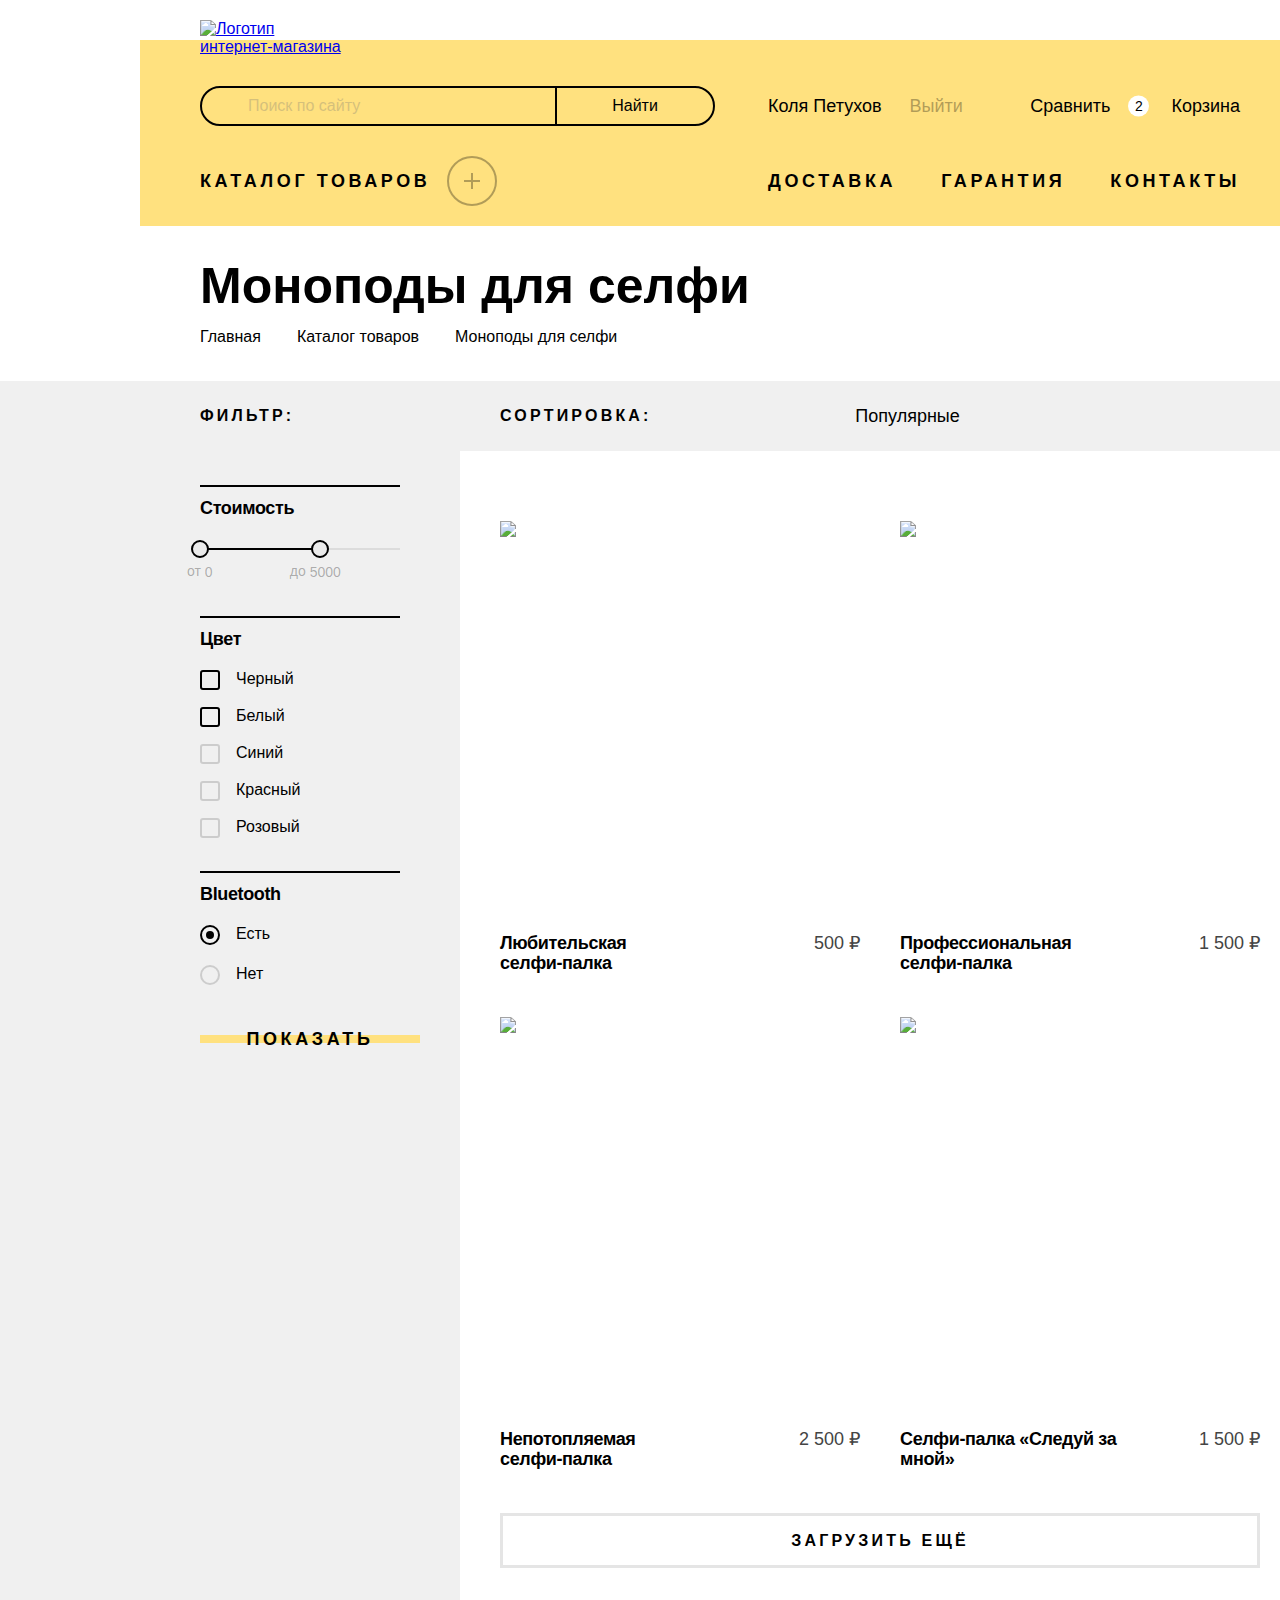
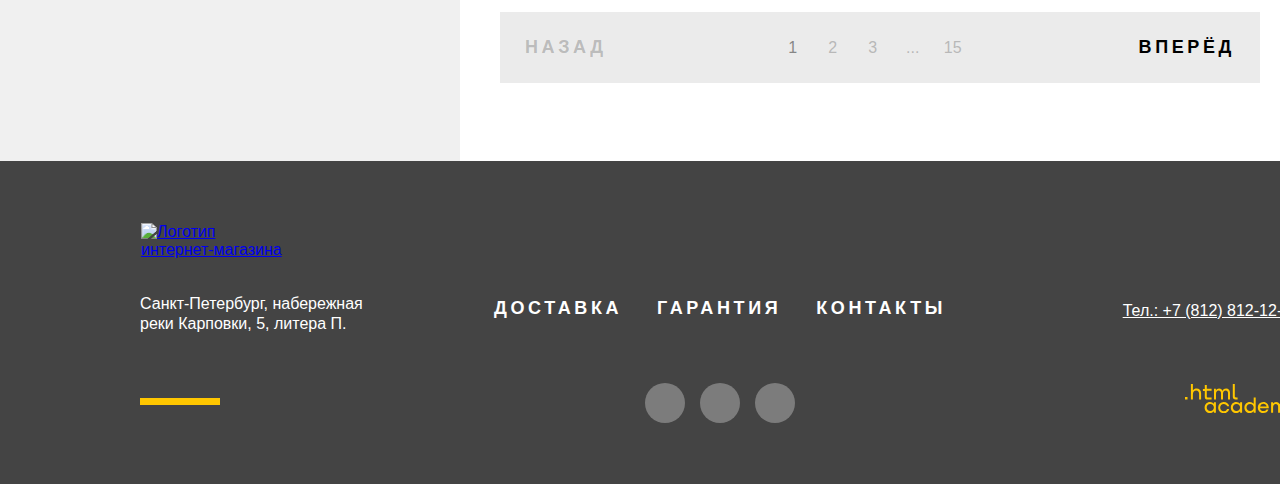
==== catalog.html @ a83ca4c8 "Завершает верстку каталога и вносит последние корректировки на главной странице" ====
<!DOCTYPE html>
<html lang="ru">
  <head>
    <meta charset="utf-8">
    <link rel="icon" href="favicon.ico">
    <link rel="icon" type="image/png" sizes="32x32" href="images/favicon.png">
    <title>Каталог интернет-магазина Девайс</title>
    <link rel="stylesheet" href="styles/styles.css">
  </head>
  <body>
    <header class="page-header container">
      <a class="main-logo-link general-hover general-focus" href="index.html" aria-label="На главную страницу.">
        <img class="head-logo" src="images/logo/main-logo.svg" alt="Логотип интернет-магазина Device." width="145" height="36">
      </a>
      <div class="first-header-line">
        <form class="main-searching-form" action="https://echo.htmlacademy.ru/" method="get">
          <label class="main-search-label">
            <span class="visually-hidden">Поиск</span>
            <input type="text" class="main-search-input" id="main-search" placeholder="Поиск по сайту" name="main-search" required>
            <span class="main-search-text"></span>
          </label>
          <button class="searching-button" type="submit">Найти</button>
        </form>
        <ul class="navigation-personal general-list">
          <li class="navigation-personal-item profile">
            <a class="navigation-personal-link general-hover general-focus" href="#">Коля Петухов</a>
          </li>
          <li class="navigation-personal-item logout">
            <button class="navigation-personal-link" type="button">Выйти</button>
          </li>
          <li class="navigation-personal-item compare">
            <a class="navigation-personal-link general-hover general-focus" href="#">Сравнить</a>
          </li>
          <li class="navigation-personal-item cart">
            <button class="navigation-personal-link general-hover general-focus" type="button" data-counter="2">Корзина</button>
            <div class="cart-popup">
              <ul class="cart-list general-list">
                <li class="cart-list-item">
                  <a href="#" class="cart-item-link general-hover general-focus">
                    <img src="images/product-catalog/cart-simple-selfie-stick.png" alt="Любительская селфи-палка" width="39" height="43">
                    <span class="cart-item-text">Любительская селфи-палка</span>
                  </a>
                  <button class="cart-delete-item general-hover" type="button">
                    <span class="visually-hidden">Удалить товар из корзины</span>
                  </button>
                </li>
                <li class="cart-list-item">
                  <a href="#" class="cart-item-link general-hover general-focus">
                    <img src="images/product-catalog/cart-profi-selfie-stick.png" alt="Профессиональная селфи-палка" width="39" height="43">
                    <span class="cart-item-text">Профессиональная селфи-палка</span>
                  </a>
                  <button class="cart-delete-item general-hover" type="button">
                    <span class="visually-hidden">Удалить товар из корзины</span>
                  </button>
                </li>
              </ul>
              <div class="cart-total-sum">
                <span class="cart-items-total">Товаров: 2</span>
                <span class="cart-sum-total">Сумма: 2000 ₽</span>
              </div>
              <div class="open-cart-block">
                <a href="#" class="open-cart-link link-spacing-font general-focus">Открыть корзину</a>
              </div>
            </div>
          </li>
        </ul>
      </div>
      <nav class="navigation">
        <div class="navigation-subcatalog">
          <button class="subcatalog-open link-spacing-font general-focus" type="button">
            Каталог товаров
            <span class="subcatalog-open-icon"></span>
          </button>
          <ul class="subcatalog-list general-list">
            <!-- Для активного пункта меню добавляем ссылке класс active-link -->
            <li class="subcatalog-item">
              <a class="subcatalog-link general-hover" href="#">Виртуальная реальность</a>
            </li>
            <li class="subcatalog-item">
              <a class="subcatalog-link general-hover" href="#">Фитнес-браслеты</a>
            </li>
            <li class="subcatalog-item">
              <a class="subcatalog-link general-hover" href="#">Квадрокоптеры</a>
            </li>
            <li class="subcatalog-item">
              <a class="subcatalog-link general-hover active-link" href="catalog.html">Моноподы для cелфи</a>
            </li>
            <li class="subcatalog-item">
              <a class="subcatalog-link general-hover" href="#">Умные часы</a>
            </li>
            <li class="subcatalog-item action-cam">
              <a class="subcatalog-link general-hover" href="#">Экшн-камеры</a>
            </li>
          </ul>
        </div>
        <ul class="navigation-list general-list">
          <!-- Для активного пункта меню добавляем ссылке класс active-link -->
          <li class="navigation-list-item">
            <a class="navigation-list-link link-spacing-font general-hover" href="#">Доставка</a>
          </li>
          <li class="navigation-list-item">
            <a class="navigation-list-link link-spacing-font general-hover" href="#">Гарантия</a>
          </li>
          <li class="navigation-list-item">
            <a class="navigation-list-link link-spacing-font general-hover" href="#">Контакты</a>
          </li>
        </ul>
      </nav>
    </header>
    <main class="main-inner">
      <header class="inner-header container">
        <h1 class="inner-header-title">Моноподы для селфи</h1>
        <ul class="breadcrumbs general-list">
          <li class="breadcrumbs-item">
            <a class="breadcrumbs-link general-hover general-focus" href="index.html">Главная</a>
          </li>
          <li class="breadcrumbs-item">
            <a class="breadcrumbs-link general-hover general-focus" href="#">Каталог товаров</a>
          </li>
          <li class="breadcrumbs-item">
            <a class="breadcrumbs-link general-hover general-focus" href="catalog.html">Моноподы для селфи</a>
          </li>
        </ul>
      </header>
      <section class="catalog-products">
        <div class="container">
          <h2 class="visually-hidden">Список товаров с фильтрами</h2>
          <form class="catalog-filter" action="https://echo.htmlacademy.ru/" method="get">
            <h3 class="catalog-filter-text link-spacing-font">Фильтр:</h3>
            <fieldset class="catalog-filter-group">
              <legend class="catalog-filter-title">Стоимость</legend>
              <div class="range">
                <div class="range-scale">
                  <div class="range-bar">
                    <button class="range-toggle toggle-min">
                      <span class="visually-hidden">Изменить минимальную цену.</span>
                      </button>
                    <button class="range-toggle toggle-max">
                      <span class="visually-hidden">Изменить максимальную цену.</span>
                    </button>
                  </div>
                </div>
                <div class="range-wrapper-inputs">
                  <label class="catalog-filter-label">
                    от&nbsp;<input class="range-input" type="number" value="0" name="min-price">
                  </label>
                  <label class="catalog-filter-label">
                    до&nbsp;<input class="range-input" type="number" value="5000" name="max-price">
                  </label>
                </div>
              </div>
            </fieldset>
            <fieldset class="catalog-filter-group">
              <legend class="catalog-filter-title">Цвет</legend>
              <ul class="filter-color general-list">
                <li class="filter-color-item">
                  <label class="control general-hover">
                    <input class="visually-hidden control-input" type="checkbox" name="color" value="black" checked>
                    <span class="control-mark"></span>
                    <span class="control-label">Черный</span>
                  </label>
                </li>
                <li class="filter-color-item">
                  <label class="control general-hover">
                    <input class="visually-hidden control-input" type="checkbox" name="color" value="white" checked>
                    <span class="control-mark"></span>
                    <span class="control-label">Белый</span>
                  </label>
                </li>
                <li class="filter-color-item">
                  <label class="control general-hover">
                    <input class="visually-hidden control-input" type="checkbox" name="color" value="blue">
                    <span class="control-mark"></span>
                    <span class="control-label">Синий</span>
                  </label>
                </li>
                <li class="filter-color-item">
                  <label class="control general-hover">
                    <input class="visually-hidden control-input" type="checkbox" name="color" value="red">
                    <span class="control-mark"></span>
                    <span class="control-label">Красный</span>
                  </label>
                </li>
                <li class="filter-color-item">
                  <label class="control general-hover">
                    <input class="visually-hidden control-input" type="checkbox" name="color" value="pink">
                    <span class="control-mark"></span>
                    <span class="control-label">Розовый</span>
                  </label>
                </li>
              </ul>
            </fieldset>
            <fieldset class="catalog-filter-group">
              <legend class="catalog-filter-title">Bluetooth</legend>
              <ul class="filter-bluetooth general-list">
                <li class="filter-bluetooth-item">
                  <label class="control general-hover">
                    <input class="visually-hidden control-input" type="radio" name="bluetooth" checked value="on">
                    <span class="control-mark"></span>
                    <span class="control-label">Есть</span>
                  </label>
                </li>
                <li class="filter-bluetooth-item">
                  <label class="control general-hover">
                    <input class="visually-hidden control-input" type="radio" name="bluetooth" value="off">
                    <span class="control-mark"></span>
                    <span class="control-label">Нет</span>
                  </label>
                </li>
              </ul>
            </fieldset>
            <button class="button link-spacing-font button-show" type="submit">Показать</button>
          </form>
          <div class="catalog-right-side">
            <div class="sorting-mode">
              <h3 class="catalog-sorting-text link-spacing-font">Сортировка:</h3>
              <select class="select-control general-hover general-focus">
                <option value="popular">Популярные</option>
                <option value="cheap">Дешёвые</option>
                <option value="expensive">Дорогие</option>
              </select>
              <div class="arrow-up-down">
                <a class="arrow-up general-focus" href="#">
                  <span class="visually-hidden">Показать список по возрастанию.</span>
                </a>
                <a class="arrow-down general-focus" href="#">
                  <span class="visually-hidden">Показать список по убыванию.</span>
                </a>
              </div>
            </div>
            <div class="white-background">
              <ul class="product-list general-list">
                <!-- Для отображения отображения метки NEW добавляется класс new-label к ссылке-->
                <li class="product-card">
                  <a class="product-card-link general-focus" href="#">
                    <img class="product-card-image" src="images/product-catalog/simple-selfie-stick.png" alt="Любительская селфи-палка." width="360" height="380">
                    <span class="product-card-details link-spacing-font">Подробнее</span>
                    <h3 class="product-card-title">Любительская<br>селфи-палка</h3>
                    <span class="product-card-price">500 ₽</span>
                  </a>
                </li>
                <li class="product-card">
                  <a class="product-card-link general-focus" href="#">
                    <img class="product-card-image" src="images/product-catalog/profi-selfie-stick.png" alt="Профессиональная селфи-палка." width="360" height="380">
                    <span class="product-card-details link-spacing-font">Подробнее</span>
                    <h3 class="product-card-title">Профессиональная селфи-палка</h3>
                    <span class="product-card-price">1 500 ₽</span>
                  </a>
                </li>
                <li class="product-card">
                  <a class="product-card-link general-focus" href="#">
                    <img class="product-card-image" src="images/product-catalog/underwater-selfie-stick.png" alt="Непотопляемая селфи-палка." width="360" height="380">
                    <span class="product-card-details link-spacing-font">Подробнее</span>
                    <h3 class="product-card-title">Непотопляемая<br>селфи-палка</h3>
                    <span class="product-card-price">2 500 ₽</span>
                  </a>
                </li>
                <li class="product-card">
                  <a class="product-card-link general-focus" href="#">
                    <img class="product-card-image" src="images/product-catalog/followme-selfie-stick.png" alt="Селфи-палка «Следуй за мной»." width="360" height="380">
                    <span class="product-card-details link-spacing-font">Подробнее</span>
                    <h3 class="product-card-title">Селфи-палка «Следуй за мной»</h3>
                    <span class="product-card-price">1 500 ₽</span>
                  </a>
                </li>
              </ul>
              <button class="pagination-show-more link-spacing-font general-focus" type="button">Загрузить ещё</button>
              <div class="pagination">
                <!-- В случай активной первой или последней страницы добавляется к соответствующей ссылке НАЗАД или ВППЕРЕД класс pagination-active -->
                <a class="pagination-prev pagination-active link-spacing-font general-focus" href="#">Назад</a>
                <ul class="pagination-list general-list">
                  <!-- К текущей ссылке добавляется класс pagination-current -->
                  <li class="pagination-item">
                    <a class="pagination-link general-focus pagination-current" href="#">1</a>
                  </li>
                  <li class="pagination-item">
                    <a class="pagination-link general-focus" href="#">2</a>
                  </li>
                  <li class="pagination-item">
                    <a class="pagination-link general-focus" href="#">3</a>
                  </li>
                  <li class="pagination-item">
                    <span class="pagination-divider">...</span>
                  </li>
                  <li class="pagination-item">
                    <a class="pagination-link general-focus" href="#">15</a>
                  </li>
                </ul>
                <a class="pagination-next link-spacing-font general-focus" href="#">Вперёд</a>
              </div>
            </div>
          </div>
        </div>
      </section>
    </main>
    <footer class="page-footer">
      <div class="container">
        <a class="footer-logo-link general-hover general-focus" href="index.html" aria-label="На главную страницу.">
          <img class="footer-logo" src="images/logo/footer-logo.svg" alt="Логотип интернет-магазина Device." width="145" height="36">
        </a>
        <div class="footer-text-section">
          <address class="footer-contacts-address">Санкт-Петербург, набережная реки Карповки, 5, литера П.</address>
          <nav class="footer-navigation">
            <ul class="footer-navigation-list general-list">
              <li class="footer-navigation-item">
                <a class="footer-navigation-link link-spacing-font white-text-effects general-focus" href="#">Доставка</a>
              </li>
              <li class="footer-navigation-item">
                <a class="footer-navigation-link link-spacing-font white-text-effects general-focus" href="#">Гарантия</a>
              </li>
              <li class="footer-navigation-item">
                <a class="footer-navigation-link link-spacing-font white-text-effects general-focus" href="#">Контакты</a>
              </li>
            </ul>
          </nav>
          <div class="phone">
            <a class="footer-phone general-focus" href="tel:+78128121212">Тел.: +7 (812) 812-12-12</a>
          </div>
          <ul class="footer-social-list general-list">
            <li class="footer-social-item">
              <a class="social-link telegram" href="https://t.me/htmlacademy">
                <span class="visually-hidden">Мы в Telegram</span>
              </a>
            </li>
            <li class="footer-social-item">
              <a class="social-link youtube" href="https://www.youtube.com/user/htmlacademyru">
                <span class="visually-hidden">Мы в Youtube</span>
              </a>
            </li>
            <li class="footer-social-item">
              <a class="social-link twitter" href="https://twitter.com/htmlacademy_ru">
                <span class="visually-hidden">Мы в Twitter</span>
              </a>
            </li>
          </ul>
          <a href="https://htmlacademy.ru" class="htmlacademy-link">
            <svg class="footer-icon" aria-hidden="true" focusable="false" width="115" height="33" viewBox="0 0 115 33" fill="none" xmlns="http://www.w3.org/2000/svg"><path d="M0 12.9v2.6h2.5v-2.6H0ZM11.6 4.5c-1.6 0-2.8.7-3.6 1.7h-.1V0h-2v15.5h2v-5.3c0-2.1 1.3-3.6 3.3-3.6 1.8 0 2.9 1.4 2.9 3.2v5.7h2V9.4c.1-3-1.8-4.9-4.5-4.9ZM26.6 4.8h-4.8V1.1h-2v3.8h-1.9v2h1.9v6c0 1.7 1 2.7 2.7 2.7h4.1v-2h-3.7c-.7 0-1.1-.4-1.1-1.1V6.8h4.8v-2ZM41.1 4.6c-1.6 0-2.9.8-3.5 2.1h-.1a3.7 3.7 0 0 0-3.4-2.1c-1.4 0-2.5.8-3.1 1.8h-.1V4.8H29v10.6h2V10c0-2 1-3.5 2.6-3.5 1.5 0 2.4 1 2.4 2.6v6.3h2V9.8c0-2.4 1.4-3.3 2.6-3.3 1.5 0 2.4 1 2.4 2.6v6.3h2V8.9c.1-2.5-1.4-4.3-3.9-4.3ZM47.8 12.7c0 1.7 1 2.7 2.8 2.7h2v-2h-1.7c-.7 0-1.1-.4-1.1-1.1V0h-2v12.7ZM28.9 19.7a4.9 4.9 0 0 0-3.9-1.8c-3.1 0-5.4 2.3-5.4 5.6s2.3 5.6 5.4 5.6c1.8 0 3-.8 3.8-1.9h.1v1.6h2V18.2h-2v1.5Zm-3.6 7.4a3.5 3.5 0 0 1-3.6-3.6c0-2 1.4-3.6 3.6-3.6s3.6 1.6 3.6 3.6c0 1.9-1.4 3.6-3.6 3.6ZM44.2 22c-.5-2.4-2.6-4.1-5.4-4.1a5.4 5.4 0 0 0-5.6 5.6c0 3.1 2.2 5.6 5.6 5.6 2.8 0 4.9-1.8 5.4-4.2h-2.1a3.4 3.4 0 0 1-3.3 2.3 3.5 3.5 0 0 1-3.6-3.6c0-2 1.4-3.6 3.6-3.6 1.6 0 2.8 1 3.3 2.2h2.1V22ZM55.1 19.7a4.9 4.9 0 0 0-3.9-1.8c-3.1 0-5.4 2.3-5.4 5.6s2.3 5.6 5.4 5.6c1.8 0 3-.8 3.8-1.9h.1v1.6h2V18.2h-2v1.5Zm-3.6 7.4a3.5 3.5 0 0 1-3.6-3.6c0-2 1.4-3.6 3.6-3.6s3.6 1.6 3.6 3.6c0 1.9-1.5 3.6-3.6 3.6ZM68.7 19.8a5 5 0 0 0-3.9-1.9c-3.1 0-5.4 2.3-5.4 5.6s2.2 5.6 5.4 5.6c1.7 0 3-.8 3.8-1.8h.1v1.5h2V13.4h-2v6.4Zm-3.6 7.3a3.5 3.5 0 0 1-3.6-3.6c0-2 1.4-3.6 3.6-3.6s3.6 1.6 3.6 3.6c-.1 2-1.5 3.6-3.6 3.6ZM78.3 17.9a5.4 5.4 0 0 0-5.5 5.6c0 3 2.1 5.6 5.5 5.6 2.5 0 4.5-1.3 5.2-3.6h-2.1c-.5 1-1.6 1.6-3 1.6-1.9 0-3.3-1.3-3.4-2.9h8.8c.2-3.6-2-6.3-5.5-6.3Zm0 1.9c1.7 0 3 1 3.3 2.6h-6.5a3.2 3.2 0 0 1 3.2-2.6ZM98.2 17.9a4 4 0 0 0-3.6 2h-.1c-.6-1.2-1.8-2-3.4-2-1.4 0-2.5.7-3.1 1.8v-1.5h-1.9v10.6h2v-5.4c0-2 1-3.4 2.6-3.5 1.5 0 2.4 1 2.4 2.6v6.3h2v-5.6c0-2.4 1.4-3.3 2.6-3.3 1.5 0 2.4 1 2.4 2.6v6.3h2v-6.5c.1-2.6-1.4-4.4-3.9-4.4ZM109.4 27l-3.6-8.9h-2.2l4.8 11.6c-.3.9-.7 1.2-1.7 1.2h-2.5v2h2.5c1.8 0 2.8-.8 3.5-2.6l4.7-12.2h-2.1l-3.4 8.9Z"/></svg>
            <span class="visually-hidden">Сделано в .html academy</span>
          </a>
        </div>
      </div>
    </footer>
    <!-- Для отображения модального окна необходимо удалить класс modal-container-close -->
    <div class="modal-container modal-container-close">
      <div class="modal-delivery">
        <button class="modal-close-button general-hover">
          <span class="visually-hidden">Закрыть</span>
        </button>
        <form class="delivery-form" action="https://echo.htmlacademy.ru/" method="get">
          <h2 class="modal-title">Доставка под заказ</h2>
          <label class="delivery-label label-name">
            Ваше имя:
            <input class="modal-input general-focus field-name" type="text" id="client-name" name="client-name" placeholder="Введите имя">
          </label>
          <!-- в случае некорректного заполнения поля email надо для лейбла добавить класс email-error -->
          <label class="delivery-label label-email">
            Ваш e-mail:
            <input class="modal-input general-focus field-email" type="email" id="client-email" name="client-email" placeholder="Введите ваш email" required>
          </label>
          <label class="delivery-label label-product">
            Что нужно привезти:
            <input class="modal-input general-focus field-product" type="text" id="delivery-product" name="delivery-product" minlength="7" placeholder="В свободной форме" required>
          </label>
          <div class="delivery-label">
            <div class="quantity">
              <label class="label-quantity">Количество:</label>
              <span class="tooltip">
                <button class="tooltip-toggle" type="button" aria-labelledby="tooltip-label-quantity">
                  <svg class="tooltip-icon" width="26" height="26"  viewBox="0 0 26 26" fill="none" xmlns="http://www.w3.org/2000/svg"><circle cx="13" cy="13" r="13" fill="#ffe17f"/><path d="M14 7h-2v2h2V7ZM14 11h-2v8h2v-8Z" fill="#000"/></svg>
                </button>
                <span class="tooltip-text" role="tooltip" id="tooltip-label-quantity">Постараемся найти, сколько нужно. Привезём сколько получится по требованиям к&nbsp;провозу багажа.</span>
              </span>
            </div>
            <div class="quantity">
              <button class="quantity-minus" type="button"><span class="visually-hidden">Уменьшить количество</span></button>
              <input class="modal-input field-quantity" type="number" id="delivery-quantity" name="delivery-quantity" step="1" min="1" value="1" required>
              <button class="quantity-plus" type="button"><span class="visually-hidden">Увеличить количество</span></button>
            </div>
          </div>
          <button class="button link-spacing-font delivery-submit" type="submit">Отправить</button>
        </form>
      </div>
    </div>
  </body>
</html>
---- styles/styles.css ----
@font-face {
  font-family: "Rubik";
  src: url("../fonts/rubik/rubik-400.woff2") format("woff2");
  font-weight: 400;
  font-style: normal;
  font-display: swap;
}

@font-face {
  font-family: "Rubik";
  src: url("../fonts/rubik/rubik-700.woff2") format("woff2");
  font-weight: 700;
  font-style: normal;
  font-display: swap;
}

@font-face {
  font-family: "Raleway";
  src: url("../fonts/raleway/raleway-800.woff2") format("woff2");
  font-weight: 800;
  font-style: normal;
  font-display: swap;
}

html {
  height: 100%;
}

body {
  min-height: 100%;
  min-width: 1440px;
  margin: 0;
  padding: 0;
  font-family: "Rubik", sans-serif;
  font-weight: 400;
  color: #444444;
  background-color: #ffffff;
}

.container {
  width: 100%;
  max-width: 1160px;
  margin: 0 auto;
  padding: 0;
}

*,
*::after,
*::before {
  box-sizing: border-box;
}

.visually-hidden {
  position: absolute;
  width: 1px;
  height: 1px;
  margin: -1px;
  padding: 0;
  border: 0;
  clip: rect(0 0 0 0);
  overflow: hidden;
}

.general-list {
  margin: 0;
  padding: 0;
  list-style-type: none;
  font-size: 0;
}

.general-hover:hover {
  opacity: 0.6;
}

.general-hover:active {
  opacity: 0.3;
}

.general-focus:focus-visible {
  outline: 2px solid #af4fff;
  outline-offset: 2px;
}

.link-spacing-font {
  font-family: "Raleway", sans-serif;
  font-weight: 800;
  font-size: 18px;
  line-height: 20px;
  letter-spacing: 0.2em;
  font-style: normal;
  text-transform: uppercase;
  color: #000000;
  text-decoration: none;
  cursor: pointer;
}

/* Making sticky footer */
.main-index,
.main-inner {
  flex-grow: 1;
}

.main-inner {
  margin: 0;
  padding: 0;
}

.button {
  position: relative;
  padding: 10px 17px;
  display: inline-flex;
  z-index: 1;
  text-align: center;
  background-color: rgba(255, 255, 255, 0);
  border: none;
}

.button::before {
  content: "";
  position: absolute;
  height: 100%;
  width: 100%;
  top: 50%;
  left: 50%;
  transform: translate(-50%, -50%) scaleY(0.2);
  transition: transform 0.3s ease;
  background-color: #ffe17f;
  z-index: -1;
}

.button:hover::before {
  transform: translate(-50%, -50%) scaleY(1);
}

.button:active::before {
  transform: translate(-50%, -50%) scaleY(1);
  background-color: #ffcc33;
}

.button:focus-visible {
  outline: 2px solid #af4fff;
}

.button:disabled {
  pointer-events: none;
  opacity: 0.3;
}

/* Header */
.page-header {
  padding: 20px 60px 0 60px;
  background: linear-gradient(#ffffff 40px, #ffe17f 40px);
}

.main-logo-link {
  display: inline-flex;
  margin-bottom: 30px;
}

.first-header-line {
  padding: 0;
  margin: 0 0 30px 0;
  display: grid;
  grid-template-columns: auto 1fr;
}

.main-searching-form {
  max-width: 540px;
  margin: 0 26px 0 0;
  padding: 0;
  display: grid;
  grid-template-columns: 1fr auto;
}

.main-search-label {
  position: relative;
  z-index: 1;
}

.main-search-input {
  position: relative;
  min-width: 357px;
  height: 100%;
  border: 2px solid #000000;
  border-radius: 50px 0 0 50px;
  margin: 0 -2px 0 0;
  padding: 8px 46px;
  font-family: inherit;
  font-weight: 400;
  font-size: 16px;
  line-height: 20px;
  background-color: rgba(255, 255, 255, 0);
  z-index: 2;
}

.main-search-input::placeholder {
  opacity: 0.3;
}

.main-search-text {
  height: 100%;
}

.main-search-text::before {
  content: "";
  position: absolute;
  width: 357px;
  height: 100%;
  top: 0;
  left: 0;
  border: none;
}

.main-search-text::after {
  content: "";
  position: absolute;
  width: 16px;
  height: 16px;
  top: 50%;
  left: 16px;
  transform: translateY(-50%);
  background-image: url("..//images/logo/search-icon.svg");
  background-repeat: no-repeat;
}

.main-search-input:focus-visible {
  outline: none;
}

.main-search-input:focus-visible + .main-search-text::before {
  outline: 2px solid #af4fff;
  outline-offset: 2px;
}

.searching-button {
  position: relative;
  margin: 0;
  padding: 8px 54px;
  min-width: 160px;
  border: 2px solid #000000;
  border-radius: 0 50px 50px 0;
  font-size: 16px;
  line-height: 20px;
  color: #000000;
  font-family: inherit;
  cursor: pointer;
  background-color: rgba(255, 255, 255, 0);
  z-index: 1;
}

.searching-button::before {
  content: "";
  position: absolute;
  height: calc(100% + 4px);
  width: calc(100% + 4px);
  top: 50%;
  left: 50%;
  transform: translate(-50%, -50%);
  border: none;
  z-index: -1;
}

.searching-button:hover {
  background-color: #000000;
  color: #ffffff;
}

.searching-button:active {
  background-color: #000000;
  color: rgba(255, 255, 255, 0.3);
}

.searching-button:focus-visible {
  outline: none;
}

.searching-button:focus-visible::before {
  outline: 2px solid #af4fff;
  outline-offset: 2px;
}

.searching-button:disabled {
  opacity: 0.3;
}

.navigation-personal {
  display: flex;
  align-items: center;
  flex-wrap: wrap;
}

.navigation-personal-link {
  position: relative;
  margin: 0;
  padding: 0;
  color: #000000;
  text-decoration: none;
  font-family: inherit;
  font-size: 18px;
  line-height: 30px;
  display: block;
}

.login,
.logout {
  margin: 0 auto 0 0;
  max-width: 90px;
}

.profile {
  margin: 0 15px 0 0;
  max-width: 155px;
}

.compare {
  margin: 0 10px 0 0;
  max-width: 115px;
}

.login .navigation-personal-link,
.profile .navigation-personal-link {
  padding: 5px 8px 5px 27px;
}

.login .navigation-personal-link::before,
.profile .navigation-personal-link::before {
  content: "";
  position: absolute;
  width: 15px;
  height: 12px;
  top: 50%;
  left: 0;
  transform: translateY(-50%);
  background-image: url("../images/logo/login-icon.svg");
  background-repeat: no-repeat;
}

.logout .navigation-personal-link {
  opacity: 0.3;
  padding: 5px;
  border: none;
  background-color: rgba(255, 255, 255, 0);
  cursor: pointer;
}

.compare .navigation-personal-link {
  padding: 5px 8px 5px 22px;
}

.compare .navigation-personal-link::before {
  content: "";
  position: absolute;
  width: 10px;
  height: 12px;
  top: 50%;
  left: 0;
  transform: translateY(-50%);
  background-image: url("../images/logo/compare-icon.svg");
  background-repeat: no-repeat;
}

.cart {
  position: relative;
  max-width: 115px;
}

.cart .navigation-personal-link {
  padding: 5px 0 5px 43px;
  background-color: rgba(255, 255, 255, 0);
  border: none;
  cursor: pointer;
}

.cart .navigation-personal-link::before {
  content: "";
  position: absolute;
  width: 16px;
  height: 14px;
  top: calc(50% - 2px);
  left: 15px;
  transform: translateY(-50%);
  background-image: url("../images/logo/cart-icon.svg");
  background-repeat: no-repeat;
}

.cart .navigation-personal-link::after {
  content: attr(data-counter);
  position: absolute;
  display: flex;
  min-width: 21px;
  height: 21px;
  padding: 2px;
  top: 50%;
  left: 0;
  color: #000000;
  font-family: inherit;
  font-weight: 400;
  font-size: 14px;
  line-height: 17px;
  align-items: center;
  justify-content: center;
  transform: translateY(-50%);
  background-color: #ffffff;
  border-radius: 50%;
  z-index: 1;
}

.cart-popup {
  display: none;
  position: absolute;
  top: calc(100% + 1px);
  left: -133px;
  width: 320px;
  height: auto;
  background-color: #000000;
  z-index: 5;
}

.cart:focus-within .cart-popup {
  display: block;
  margin: 0;
  padding: 0;
}

.cart-popup::before {
  content: "";
  position: absolute;
  top: -6px;
  left: 50%;
  width: 14px;
  height: 6px;
  background-image: url("../images/logo/tooltip-arrow.svg");
  background-repeat: no-repeat;
}

.cart-list-item:not(:last-child) {
  border-bottom: 1px solid rgba(255, 255, 255, 0.1);
}

.cart-list-item {
  padding: 20px;
  display: flex;
}

.cart-item-link {
  display: flex;
  text-decoration: none;
  margin-right: 25px;
}

.cart-item-text {
  font-size: 16px;
  line-height: 20px;
  color: #ffffff;
  padding: 0 10px 0 23px;
  margin: 0 auto 0 0;
}

.cart-delete-item {
  position: relative;
  width: 12px;
  height: 12px;
  border: none;
  background-color: rgba(255, 255, 255, 0);
  cursor: pointer;
}

.cart-delete-item::before {
  content: "";
  position: absolute;
  right: 0;
  top: 0;
  height: 10px;
  width: 10px;
  background-image: url("../images/product-catalog/cart-item-delete.svg");
  background-repeat: no-repeat;
}

.cart-delete-item:focus-visible {
  outline: none;
}

.cart-delete-item:focus-visible::after {
  content: "";
  position: absolute;
  right: -4px;
  top: -4px;
  height: 18px;
  width: 18px;
  border: 2px solid #af4fff;
}

.cart-total-sum {
  display: flex;
  justify-content: space-between;
  padding: 12px 20px;
  background-color: rgba(255, 255, 255, 0.1);
}

.cart-items-total,
.cart-sum-total {
  color: #ffffff;
  font-size: 16px;
  line-height: 20px;
}

.cart-items-total {
  margin-right: 10px;
}

.open-cart-block {
  padding: 20px;
}

.open-cart-link {
  padding: 15px 0;
  display: flex;
  align-items: center;
  justify-content: center;
  background-color: #ffffff;
}

.open-cart-link:hover {
  background-color: #ffe17f;
}

.open-cart-link:active {
  background-color: #ffe17f;
  color: rgba(0, 0, 0, 0.3);
}

.navigation {
  display: flex;
  justify-content: space-between;
  align-items: flex-start;
  position: relative;
}

.subcatalog-open {
  position: relative;
  display: flex;
  min-width: 293px;
  margin: 0 auto 0 0;
  padding: 15px 67px 15px 0;
  justify-content: flex-start;
  align-items: flex-start;
  border: none;
  background-color: rgba(255, 255, 255, 0);
  z-index: 4;
}

.subcatalog-open-icon {
  position: absolute;
  width: 50px;
  height: 50px;
  border: 2px solid #000000;
  border-radius: 50%;
  opacity: 0.3;
  top: 50%;
  right: 0;
  transform: translateY(-50%);
}

.subcatalog-open-icon::before,
.subcatalog-open-icon::after {
  content: "";
  position: absolute;
  width: 16px;
  height: 2px;
  background-color: #000000;
  top: 50%;
  left: 50%;
  transform: translate(-50%, -50%);
}

.subcatalog-open-icon::after {
  transform: translate(-50%, -50%) rotate(90deg);
}

.navigation-subcatalog:focus-within .subcatalog-open-icon::after {
  transform: translate(-50%, -50%) rotate(0);
}

.subcatalog-open:hover .subcatalog-open-icon {
  opacity: 1;
}

.subcatalog-list {
  position: absolute;
  gap: 18px 30px;
  grid-template-columns: 222px 181px auto;/*
  grid-auto-flow: row dense; */
  padding: 16px 60px 57px 60px;
  width: calc(100% + 120px);
  left: -60px;
  z-index: 3;
  background-color: #ffe17f;
  display: none;
}

.navigation-subcatalog:focus-within .subcatalog-list {
  display: grid;
}

.action-cam {
  grid-row: 3 / 4;
}

.subcatalog-link {
  position: relative;
  padding: 5px 5px 5px 0;
  color: #000000;
  text-decoration: none;
  font-size: 16px;
  line-height: 18px;
}

.subcatalog-link:focus-visible {
  outline: none;
}

.subcatalog-link:focus-visible::before {
  content: "";
  position: absolute;
  height: 28px;
  width: calc(100% + 4px);
  top: 50%;
  left: -4px;
  transform: translateY(-50%);
  border: 2px solid #af4fff;
}

.subcatalog-link.active-link {
  text-decoration: underline;
  text-underline-offset: 4px;
}

.subcatalog-link.active-link:focus-visible::before {
  height: 31px;
}

.navigation-list {
  display: grid;
  grid-template-columns: auto auto auto;
  gap: 0 45px;
}

.navigation-list-link {
  position: relative;
  display: inline-flex;
  margin: 0;
  padding: 15px 0;
}

.navigation-list-link.active-link {
  text-decoration: underline;
  text-underline-offset: 4px;
  text-decoration-thickness: 2px;
}

.navigation-list-link:focus-visible {
  outline: none;
}

.navigation-list-link:focus-visible::before {
  content: "";
  position: absolute;
  height: 29px;
  width: calc(100% + 4px);
  top: 50%;
  left: -4px;
  transform: translateY(-50%);
  border: 2px solid #af4fff;
}

.navigation-list-link.active-link:focus-visible::before {
  height: 35px;
  top: calc(50% + 2px);
}

/* Main-index */

.main-index {
  margin: 0;
  padding: 0;
  display: grid;
  gap: 70px;
}

.product-slider {
  position: relative;
  background: linear-gradient(#ffe17f 134px, #ffffff 134px);
}

.product-slider-control {
  position: absolute;
  top: 195px;
  left: 30px;
  width: 530px;
  display: flex;
  justify-content: space-between;
}

.product-slider-button {
  border: none;
  background-color: rgba(255, 255, 255, 0);
  height: 60px;
  width: 20px;
  background-image: url("../images/logo/left-arrow.svg");
  background-repeat: no-repeat;
  background-size: 20px 60px;
  cursor: pointer;
}

.slider-next {
  transform: rotate(180deg);
}

.product-slider-button:disabled {
  opacity: 0.1;
}

.product-slider-item {
  display: grid;
  gap: 40px;
  grid-template-columns: auto 1fr;
}

.product-slider-image {
  margin-top: -16px;
  margin-bottom: -38px;
}

.product-description-section {
  position: relative;
  padding: 105px 0 26px 0;
  display: inline-flex;
  flex-direction: column;
  align-items: flex-start;
  z-index: 2;
}

.product-title {
  margin: 0 0 29px 0;
  padding: 0;
  font-family: "Raleway", sans-serif;
  font-weight: 800;
  font-size: 50px;
  line-height: 50px;
  color: #000000;
}

.product-text {
  padding: 0;
  margin: 0 0 50px 0;
  font-size: 18px;
  line-height: 30px;
}

.product-description-list {
  display: grid;
  width: 100%;
  gap: 12px 20px;
  grid-template-columns: auto auto 1fr;
}

.product-description-category {
  display: grid;
  row-gap: 12px;
}

.product-description {
  order: 1;
}

.slider-pagination {
  display: flex;
  flex-wrap: wrap;
  justify-content: center;
}

.slider-pagination-item {
  margin: 0 20px -6px 0;
  counter-increment: slider;
}

.slider-pagination-item:last-child {
  margin-right: 0;
}

.slider-pagination-button {
  width: 12px;
  height: 12px;
  margin: 0;
  padding: 0;
  background-color: rgba(255, 255, 255, 0);
  border: 2px solid #000000;
  border-radius: 50%;
  cursor: pointer;
}

.slider-pagination-button:hover {
  background-color: rgba(0, 0, 0, 0.6);
  border-color: rgba(0, 0, 0, 0)
}

.slider-pagination-button:active {
  background-color: rgba(0, 0, 0, 0.3);
  border-color: rgba(0, 0, 0, 0)
}

.slider-pagination-button:focus-visible {
  outline: none;
}

.slider-pagination-button-current {
  background-color: #000000;
}

.slider-pagination-button-current::before {
  content: counter(slider, decimal-leading-zero);
  position: absolute;
  top: 13px;
  right: 49px;
  font-family: "Rubik", sans-serif;
  font-weight: 700;
  font-size: 180px;
  line-height: 135px;
  color: #ffffff;
  z-index: 1;
}


.slider-pagination-button::after {
  content: "";
  position: relative;
  top: -4px;
  right: 4px;
  width: 16px;
  height: 16px;
  display: block;
}

.slider-pagination-button:focus-visible::after {
  outline: 2px solid #af4fff;
}

.tab-description-text,
.about-us-text,
.main-contact-text {
  margin: 0;
  padding: 0;
}

.product-details {
  margin-bottom: 50px;
  padding: 10px 37px;
}

.product-details.button::before {
  width: 100%;
}

.product-description {
  font-size: 16px;
  line-height: 30px;
}

.product-description-detals {
  font-size: 36px;
  line-height: 30px;
  color: #000000;
  margin: 0;
  padding: 0;
}

.subsection-list {
  display: grid;
  gap: 40px;
  grid-template-columns: 1fr 1fr 1fr 1fr 1fr 1fr;
  padding: 0;
}

.subsection-link {
  font-family: "Raleway", sans-serif;
  font-weight: 800;
  font-size: 18px;
  line-height: 24px;
  letter-spacing: -0.02em;
  color: #000000;
  text-decoration: none;
  display: block;
  padding: 192px 0 12px 0;
  position: relative;
}

.subsection-link::before {
  position: absolute;
  content: "";
  top: 0;
  left: 0;
  background-color: #ffe17f;
  width: 160px;
  height: 160px;
}

.subsection-link:hover::before {
  background-color: #ffc700;
}

.sub-virtuality::after {
  position: absolute;
  content: "";
  top: 1px;
  left: 0;
  background-image: url("../images/subcatalog/virtuality.svg");
  background-repeat: no-repeat;
  width: 160px;
  height: 160px;
  z-index: 1;
}

.sub-selfie::after {
  position: absolute;
  content: "";
  top: 1px;
  left: 0;
  background-image: url("../images/subcatalog/selfie-stick.svg");
  background-repeat: no-repeat;
  width: 160px;
  height: 160px;
  z-index: 1;
}

.sub-actioncam::after {
  position: absolute;
  content: "";
  top: 1px;
  left: 0;
  background-image: url("../images/subcatalog/action-camera.svg");
  background-repeat: no-repeat;
  width: 160px;
  height: 160px;
  z-index: 1;
}

.sub-wristband::after {
  position: absolute;
  content: "";
  top: 1px;
  left: 0;
  background-image: url("../images/subcatalog/fitness-wristband.svg");
  background-repeat: no-repeat;
  width: 160px;
  height: 160px;
  z-index: 1;
}

.sub-smartwatch::after {
  position: absolute;
  content: "";
  top: 1px;
  left: 0;
  background-image: url("../images/subcatalog/smart-watch.svg");
  background-repeat: no-repeat;
  width: 160px;
  height: 160px;
  z-index: 1;
}

.sub-drone::after {
  position: absolute;
  content: "";
  top: 1px;
  left: 0;
  background-image: url("../images/subcatalog/drone.svg");
  background-repeat: no-repeat;
  width: 160px;
  height: 160px;
  z-index: 1;
}

.tab-service {
  background: linear-gradient(#ffffff 105px, #f0f0f0 105px);
}

.tab-service .container {
  display: grid;
  grid-template-columns: 280px 1fr;
  padding-bottom: 72px;
}

.tab-service-navigation {
  display: grid;
  gap: 35px;
  padding: 65px 0;
  position: relative;
}

.tab-service-navigation::after {
  position: absolute;
  content: "";
  height: 100%;
  width: 7px;
  background-color: #000000;
  right: -7px;
  top: 0;
}

.tab-service-button {
  margin: 0;
  width: 160px;
  justify-content: center;
}

.tab-service-button::after {
  content: "";
  position: absolute;
  top: 0;
  left: 0;
  height: 100%;
  width: 280px;
  background-color: #000000;
  visibility: hidden;
  z-index: -1;
}

.tab-service-button-current {
  color: #ffe17f;
  transition: 0.5s ease;
}

.tab-service-button-current:hover,
.tab-service-button-current:active,
.tab-service-button-current:focus-visible {
  width: 210px;
}

.tab-service-button-current:focus-visible {
  outline: none;
}

.tab-service-button-current:focus-visible::after {
  outline: 2px solid #af4fff;
  outline-offset: 2px;
}

.tab-service-button-current::after {
  visibility: visible;
}

.tab-description-item {
  display: flex;
  flex-direction: column;
  justify-content: center;
  margin: 0;
  padding: 50px 275px 50px 123px;
  height: 100%;
}

.delivery {
  background-image: url("..//images/logo/delivery-logo.svg");
  background-repeat: no-repeat;
  background-size: 136px 165px;
  background-position: 681px 50%;
}

.warranty {
  background-image: url("..//images/logo/warranty-logo.svg");
  background-repeat: no-repeat;
  background-size: 171px 195px;
  background-position: 681px 50%;
}

.credit {
  background-image: url("..//images/logo/credit-logo.svg");
  background-repeat: no-repeat;
  background-size: 156px 189px;
  background-position: 681px 50%;
}

.tab-description-title {
  margin: 0 0 34px 0;
  padding: 0;
  font-family: "Raleway", sans-serif;
  font-weight: 800;
  font-size: 50px;
  line-height: 50px;
  color: #000000;
}

.tab-description-text {
  font-size: 18px;
  line-height: 30px;
}

.rare-product-delivery {
  position: relative;
  display: block;
  padding: 40px 150px;
  text-align: center;
  font-size: 20px;
  background-color: #f0f0f0;
}

.rare-product-delivery-circle {
  position: absolute;
  width: 40px;
  height: 40px;
  top: 50%;
  transform: translateY(-50%);
  right: 43px;
  border-radius: 50%;
  background-color: rgba(220, 220, 220, 0.5);
}

.rare-product-delivery::before {
  content: "";
  position: absolute;
  width: 125px;
  height: 100px;
  top: 0;
  left: 0;
  background-color: #ffe17f;
  background-image: url("..//images/logo/delivery-icon.svg");
  background-position: 50%;
  background-size: 47px 32px;
  background-repeat: no-repeat;
}

.rare-product-delivery::after {
  content: "";
  position: absolute;
  width: 40px;
  height: 40px;
  top: 50%;
  transform: translateY(-50%);
  right: 43px;
  background-image: url("..//images/logo/delivery-icon-i.svg");
  background-size: 4px 12px;
  background-position: 50%;
  background-repeat: no-repeat;
  opacity: 0.3;
}

.rare-product-delivery:hover::before,
.rare-product-delivery:active::before {
  background-color: #ffc700;
}

.rare-product-delivery:hover::after,
.rare-product-delivery:active::after {
  opacity: 1;
}

.rare-product-delivery:active {
  opacity: 0.3;
}

.about-contact {
  display: grid;
  gap: 96px;
  grid-template-columns: 1fr 1fr;
  align-items: start;
}

.about-us,
.main-contact {
  margin: 0;
  display: grid;
  gap: 30px;
  position: relative;
}

.about-us {
  padding: 47px 40px 0 0;
}

.main-contact {
  padding: 47px 15px 0 0;
}

.about-us::before,
.main-contact::before {
  content: "";
  position: absolute;
  height: 7px;
  width: 84px;
  top: 0;
  left: 0;
  background-color: #000000;
}

.about-us-title,
.main-contact-title {
  margin: 0 0 18px 0;
  padding: 0;
  font-family: "Raleway", sans-serif;
  font-weight: 800;
  font-size: 50px;
  line-height: 50px;
  color: #000000;
}

.about-us-text,
.main-contact-text,
.main-contact-adress-text {
  margin: 0;
  padding: 0;
  color: #444444;
  font-size: 18px;
  line-height: 30px;
}

.transport-company-list {
  display: grid;
  gap: 19px;
  margin: 0;
  padding: 0;
}

.transport-company-item {
  position: relative;
  padding-left: 36px;
  font-weight: 700;
  font-size: 18px;
  line-height: 20px;
  letter-spacing: -0.02em;
  color: #000000;
}

.transport-company-item::before {
  content: "";
  position: absolute;
  height: 8px;
  width: 8px;
  top: 50%;
  left: 2px;
  border-radius: 50%;
  transform: translateY(-50%);
  background-color: #ffc700;
}

.about-us-link,
.contact-link {
  margin-right: auto;
}

.about-us-link {
  padding: 10px 22px;
}

.contact-link {
  padding: 10px 32px;
}

.main-contact-adress {
  margin: 0;
  padding: 0;
  font-style: normal;
}

.main-contacts-phone {
  text-decoration: underline;
  color: #444444;
  font-size: 18px;
  line-height: 30px;
}

.main-contact-subtitle {
  margin: 0 0 15px 0;
  padding: 0;
  font-weight: 700;
  font-size: 24px;
  line-height: 30px;
}

.main-contacts-schedule-item {
  color: #444444;
  font-size: 18px;
  line-height: 30px;
}

.subscribe {
  background-color: #f0f0f0;
}

.subscribe .container {
  padding: 65px 0 55px 0;
  display: grid;
  gap: 144px;
}

.subscribe-description {
  display: flex;
  align-items: flex-end;
  flex-wrap: wrap;
}

.subscribe-title {
  margin: 0 auto 0 0;
  padding: 0 40px 0 7px;
  max-width: 560px;
  font-family: "Raleway", sans-serif;
  font-weight: 800;
  font-size: 50px;
  line-height: 50px;
  color: #000000;
}

.subscribe-text {
  margin: 0;
  padding: 0 25px 0 7px;
  width: 560px;
  font-size: 18px;
  line-height: 30px;
}

.subscribe-introduce {
  display: flex;
  justify-content: space-between;
  align-items: center;
  margin: 0 1px;
}

.subscribe-form {
  margin: 0;
  padding: 0;
  display: grid;
  grid-template-columns: 1fr auto;
}

.subscribe-field {
  position: relative;
  width: 557px;
  padding: 13px 16px 11px 16px;
  margin: 0;
  height: 100%;
  border: none;
  border-bottom: 3px solid #c4c4c4;
  font-family: inherit;
  font-weight: 400;
  font-size: 18px;
  line-height: 30px;
  color:#444444;
  background-color: rgba(255, 255, 255, 0);
}

.subscribe-field-error {
  border-bottom: 3px solid #ff3d3d;
}

.subscribe-field::placeholder {
  opacity: 0.5;
}

.subscribe-field:hover {
  background-color: #dcdcdc;
}

.subscribe-field:focus-visible {
  outline: none;
  background-color: #dcdcdc;
}

.subscribe-button {
  position: relative;
  padding: 15px 36px;
  margin: 0;
  line-height: 21px;
  max-width: 400px;
  background-color: rgba(255, 255, 255, 0);
  border: 3px solid #c4c4c4;
  z-index: 1;
}

.subscribe-button:hover {
  background-color: #000000;
  color: #ffffff;
  border-color: rgba(255, 255, 255, 0);
}

.subscribe-button:active {
  background-color: #000000;
  color: rgba(255, 255, 255, 0.3);
  border-color: rgba(255, 255, 255, 0);
}

.subscribe-button:disabled {
  opacity: 0.3;
}

.subscribe-text-free {
  position: relative;
  font-size: 18px;
  line-height: 30px;
  padding-left: 32px;
}

.subscribe-text-free::before {
  content: "";
  position: absolute;
  width: 14px;
  height: 14px;
  top: 50%;
  left: 0;
  transform: translateY(-50%);
  background-image: url("..//images/logo/its-free.svg");
  background-repeat: no-repeat;
}


/* Catalog */
.inner-header-title {
  margin: 0;
  padding: 55px 0 16px 0;
  font-family: "Raleway", sans-serif;
  font-weight: 800;
  font-size: 50px;
  line-height: 50px;
  color: #000000;
}

.inner-header {
  padding: 0 0 34px 60px;
  background: linear-gradient(#ffe17f 20px, #ffffff 20px);
}

.breadcrumbs {
  display: flex;
  flex-wrap: wrap;
  margin: 0;
  padding: 0;
}

.breadcrumbs-item:not(:last-child) {
  margin-right: 36px;
  position: relative;
}

.breadcrumbs-link {
  font-size: 16px;
  line-height: 20px;
  color: #000000;
  cursor: pointer;
  text-decoration: none;
}

.breadcrumbs-item:not(:last-child)::before {
  content: "";
  position: absolute;
  top: 50%;
  right: -16px;
  transform: translate(50%, -50%);
  opacity: 0.2;
  width: 4px;
  height: 7px;
  background-image: url("../images/logo/nav-arrow.svg");
  background-repeat: no-repeat;
}

.catalog-products {
  background-color: #f0f0f0;
}

.catalog-products .container {
  display: flex;
  padding-left: 60px;
}

.catalog-filter {
  display: grid;
  gap: 35px;
  margin: 0;
  padding: 0 40px 0 0;
  grid-template-columns: 220px;
  align-self: self-start;
}

.catalog-filter-group {
  border: none;
  padding: 0;
  margin: 0;
}

.catalog-filter-text,
.catalog-sorting-text {
  margin: 0;
  font-size: 16px;
  cursor: default;
}

.catalog-filter-text {
  padding: 25px 0;
}

.catalog-filter-title {
  margin: 0;
  padding: 12px 0 20px 0;
  width: 200px;
  font-family: inherit;
  font-weight: 700;
  font-size: 18px;
  line-height: 20px;
  letter-spacing: -0.02em;
  color: #000000;
  position: relative;
}

.catalog-filter-title::before {
  content: "";
  position: absolute;
  width: 200px;
  height: 2px;
  background-color: #000000;
  top: 0;
  left: 0;
  transform: translateY(-50%);
}

.range {
  padding-top: 10px;
}

.range-scale {
  position: relative;
  height: 2px;
  background-color: #dcdcdc;
  margin-bottom: 12px;
  width: 200px;
}

.range-bar {
  position: absolute;
  height: 2px;
  width: 120px;
  background-color: #000000;
}

.range-toggle {
  position: absolute;
  width: 18px;
  height: 18px;
  background-color: #ebebeb;
  border: 2px solid #000000;
  border-radius: 50%;
  cursor: pointer;
}

.range-toggle:hover {
  opacity: 0.5;
}

.range-toggle:active {
  background-color: #000000;
}

.range-toggle:focus-visible {
  outline: none;
}

.range-toggle:focus-visible::before {
  content: "";
  position: absolute;
  top: -2px;
  left: -2px;
  width: 18px;
  height: 18px;
  background-color: rgba(255, 255, 255, 0);
  border: none;
  outline: 2px solid #af4fff;
  outline-offset: 2px;
}

.toggle-min {
  top: -8px;
  left: -9px;
}

.toggle-max {
  top: -8px;
  right: -9px;
}

.range-wrapper-inputs {
  display: grid;
  grid-template-columns: auto 1fr;
  grid-gap: 15px;
  margin-left: -13px;
}

.catalog-filter-label {
  display: flex;
  font-family: inherit;
  font-size: 14px;
  line-height: 18px;
  color: rgba(0, 0, 0, 0.3);
}

.catalog-filter-label:focus-within {
  outline: 2px solid #af4fff;
  outline-offset: 2px;
}

.range-input {
  padding: 0;
  margin: 0;
  width: 70px;
  font-family: inherit;
  font-size: 14px;
  line-height: 20px;
  color: rgba(0, 0, 0, 0.3);;
  border: none;
  background-color: rgba(255, 255, 255, 0);
  appearance: textfield;
}

.range-input::-webkit-outer-spin-button,
.range-input::-webkit-inner-spin-button {
  appearance: none;
  margin: 0;
}

.range-input:focus-visible {
  outline: none;
}

.filter-color {
  display: grid;
  gap: 17px;
}

.filter-bluetooth {
  display: grid;
  gap: 20px;
}

.control {
  padding: 0 36px;
  font-family: inherit;
  font-size: 16px;
  line-height: 20px;
  color: #000000;
  position: relative;
}

.control-mark {
  position: absolute;
  top: 0;
  left: 0;
  width: 20px;
  height: 20px;
  border: 2px solid #cccccc;
  border-radius: 3px;
}

.control-input[type="radio"] + .control-mark {
  border-radius: 50%;
}

.control-input[type="checkbox"]:checked + .control-mark {
  border: 2px solid #000000;
  background-image: url("../images/logo/checkbox-selected-icon.svg");
  background-size: 10px;
  background-repeat: no-repeat;
  background-position: 50%;
}

.control-input[type="radio"]:checked + .control-mark {
  border: 2px solid #000000;
}

.control-input[type="radio"]:checked + .control-mark::before {
  content: "";
  position: absolute;
  top: 4px;
  left: 4px;
  width: 8px;
  height: 8px;
  background-color: #000000;
  border-radius: 50%;
}

.control-input:focus-visible + .control-mark::after {
  content: "";
  position: absolute;
  top: -2px;
  left: -2px;
  width: 20px;
  height: 20px;
  outline: 2px solid #af4fff;
  outline-offset: 2px;
}

.control-input:disabled + .control-mark,
.control-input:disabled + .control-label {
  opacity: 0.1;
}

.button-show {
  justify-content: center;
}

.catalog-right-side {
  width: 840px;
}

.sorting-mode {
  display: flex;
  justify-content: space-between;
  align-items: center;
  flex-wrap: wrap;
  margin: 0;
  padding: 20px 40px;
}

.catalog-sorting-text {
  line-height: 30px;
}

.select-control {
  background-color: rgba(255, 255, 255, 0);
  border: none;
  margin: 0;
  min-width: 141px;
  height: 30px;
  font-family: inherit;
  font-size: 18px;
  appearance: none;
  cursor: pointer;
  background-image: url("..//images/logo/select-control.svg");
  background-repeat: no-repeat;
  background-position: 121px center;
  background-size: 9px 6px;
}

.arrow-up-down {
  padding: 0;
  display: inline-flex;
}

.arrow-up,
.arrow-down {
  position: relative;
  display: inline-flex;
  width: 30px;
  height: 30px;
}

.arrow-up::before {
  position: absolute;
  content: "";
  top: 50%;
  left: 50%;
  transform: translate(-50%, -50%);
  background-image: url("../images/logo/arrow-up-icon.svg");
  background-repeat: no-repeat;
  width: 11px;
  height: 10px;
  opacity: 0.2;
  transition: 0.05s ease;
}

.arrow-down::before {
  position: absolute;
  content: "";
  top: 50%;
  left: 50%;
  transform: translate(-50%, -50%) rotate(180deg) ;
  background-image: url("../images/logo/arrow-up-icon.svg");
  background-repeat: no-repeat;
  width: 11px;
  height: 10px;
  opacity: 0.2;
  transition: 0.05s ease;
}

.arrow-up:hover::before,
.arrow-down:hover::before {
  opacity: 0.5;
}

.arrow-up:active::before,
.arrow-down:active::before {
  opacity: 1;
}

.white-background {
  display: grid;
  grid-gap: 44px;
  background-color: #ffffff;
  padding: 70px 40px 78px 40px;
}

.product-list {
  display: grid;
  gap: 44px 40px;
  grid-template-columns: 1fr 1fr;
  margin: 0;
}

.product-card {
  position: relative;
}

.product-card-link {
  display: grid;
  grid-gap: 32px 55px;
  grid-template-columns: auto auto;
  text-decoration: none;
  cursor: pointer;
}

.product-card-details {
  position: absolute;
  display: none;
  background-color: rgba(255, 255, 255, 0);
  border: none;
  z-index: 3;
  top: 180px;
  left: 107px;
}

.product-card-details::before {
  content: "";
  position: absolute;
  width: 220px;
  height: 8px;
  background-color: #ffe17f;
  top: 50%;
  left: 50%;
  transform: translate(-50%, -50%);
  z-index: -1;
}

.product-card-link:hover .product-card-details,
.product-card-link:active .product-card-details {
  display: block;
}

.product-card-link:active .product-card-details::before {
  background-color: #ffc700;
}

.product-card-image {
  grid-column: 1 / -1;
}

.product-card-link:hover .product-card-image,
.product-card-link:active .product-card-image {
  position: relative;
}

.product-card-link:hover::after,
.product-card-link:active::after {
  content: "";
  position: absolute;
  width: 360px;
  height: 380px;
  background-color: rgba(240, 240, 240, 0.8);
  top: 0;
  left: 0;
  z-index: 1;
}

.product-card-link:hover .product-card-title {
  opacity: 0.6;
}
.product-card-link.new-label:hover .product-card-price {
  opacity: 0.6;
}

.product-card-link:active .product-card-title,
.product-card-link:active .product-card-price {
  opacity: 0.3;
}

.product-card-link.new-label:hover::before {
  opacity: 0.6;
}

.product-card-link.new-label:active::before {
  opacity: 0.6;
}

.product-card-link.new-label:active .product-card-title,
.product-card-link.new-label:active .product-card-price {
  opacity: 0.6;
}

.product-card-title {
  margin: 0;
  padding: 0;
  font-weight: 700;
  font-size: 18px;
  line-height: 20px;
  letter-spacing: -0.02em;
  color: #000000;
}

.product-card-price {
  display: inline-flex;
  justify-content: flex-end;
  min-width: 85px;
  font-size: 18px;
  line-height: 21px;
  color: #444444;
}

.new-label {
  position: relative;
}

.new-label::before {
  position: absolute;
  content: "New";
  border-radius: 50%;
  border: 2px solid rgba(0, 0, 0, 0.6);
  left: 273px;
  top: 27px;
  font-family: "Raleway", sans-serif;
  font-style: normal;
  font-weight: 800;
  font-size: 14px;
  line-height: 16px;
  display: flex;
  align-items: center;
  justify-content: center;
  letter-spacing: 0.2em;
  text-transform: uppercase;
  color: rgba(0, 0, 0, 0.6);
  width: 60px;
  height: 60px;
  z-index: 1;
}

.pagination-show-more {
  margin: 0;
  width: 100%;
  padding: 15px 36px;
  border: 3px solid #e5e5e5;
  text-align: center;
  font-size: 16px;
  line-height: 19px;
  background-color: rgba(255, 255, 255, 0);
  transition: 0.1s ease;
}

.pagination-show-more:hover {
  border-color: #000000;
}

.pagination-show-more:active {
  border-color: #000000;
  opacity: 0.3;
}

.pagination-show-more:disabled {
  opacity: 0.3;
}

.pagination {
  background-color: #ebebeb;
  display: grid;
  grid-template-columns: auto 1fr auto;
  align-items: center;
}

.pagination-prev,
.pagination-next {
  margin: 0;
  padding: 25px;
  max-width: 250px;
  line-height: 21px;
  color: #000000;
  transition: 0.05s ease;
}

.pagination-prev {
  grid-column: 1 / 2;
}

.pagination-next {
  grid-column: 3 / -1;
  justify-self: end;
}

.pagination-active {
  color: rgba(68, 68, 68, 0.3);
}

.pagination-prev:hover,
.pagination-next:hover {
  background-color: rgb(220, 220, 220);
}

.pagination-prev:active,
.pagination-next:active {
  background-color: #dcdcdc;
  color: rgba(0, 0, 0, 0.3);
}

.pagination-list {
  display: flex;
  flex-wrap: wrap;
  margin: 0;
  justify-self: center;
}

.pagination-item {
  min-width: 40px;
  max-width: 60px;
  text-align: center;
}

.pagination-link,
.pagination-divider {
  margin: 0;
  padding: 10px;
  display: block;
  width: 100%;
  text-decoration: none;
  font-size: 16px;
  line-height: 20px;
  color: #444444;
  opacity: 0.3;
  transition: 0.05s ease;
}

.pagination-current {
  color: #444444;
  opacity: 0.6;
}

.pagination-link:hover {
  opacity: 1;
}

.pagination-link:active {
  opacity: 0.1;
}

.hidden-item {
  display: none;
}

/* footer */
.page-footer {
  background-color: #444444;
  padding: 62px 0 60px 0;
}

.footer-text-section {
  display: grid;
  margin: 0;
  padding: 0;
  gap: 51px 50px;
  grid-template-columns: 250px auto 250px;
}

.footer-logo-link {
  display: inline-flex;
  margin: 0 0 35px 1px;
}

.footer-navigation {
  justify-self: center;
}

.footer-contacts-address {
  position: relative;
  margin: 0 0 45px 0;
  padding: 0;
  font-style: normal;
  font-size: 16px;
  line-height: 20px;
  color: #ffffff;
  grid-row: 1 / 3;
  grid-column: 1 / 2;
}

.footer-contacts-address::before {
  content: "";
  position: absolute;
  width: 80px;
  height: 7px;
  bottom: -26px;
  left: 0;
  background-color: #ffc700;
}

.footer-navigation-list {
  display: grid;
  gap: 0 25px;
  grid-template-columns: auto auto auto;
}

.footer-navigation-item {
  padding: 4px 5px 7px 5px;
}

.footer-navigation-link {
  line-height: 21px;
  color: #ffffff;
}

.white-text-effects:hover {
  color: #ffc700;
  text-decoration: underline;
  text-underline-offset: 8px;
  text-decoration-thickness: 2px;
}

.white-text-effects:active {
  color: #ffc700;
  text-decoration: underline;
  text-underline-offset: 8px;
  text-decoration-thickness: 2px;
  opacity: 0.3;
}

.phone {
  display: inline-flex;
  padding: 7px 0 7px 5px;
  justify-self: right;
}

.footer-phone {
  font-style: normal;
  font-size: 16px;
  line-height: 20px;
  color: #ffffff;
  text-decoration: underline;
}

.footer-phone:hover {
  color: #ffc700;
}

.footer-phone:active {
  color: #ffc700;
  opacity: 0.3;
}

.footer-social-list {
  justify-self: center;
  display: flex;
  flex-wrap: wrap;
  padding: 0 0 0 5px;
  margin: 0;
  justify-content: center;
}

.footer-social-item {
  padding: 4px 5px 1px 5px;
  margin: 0 5px 0 0;
}

.social-link {
  position: relative;
  display: inline-flex;
  width: 40px;
  height: 40px;
  background-color: rgba(255, 255, 255, 0.3);
  border-radius: 50%;
}

.social-link::before {
  content: "";
  position: absolute;
  width: 40px;
  height: 40px;
  top: 50%;
  left: 50%;
  transform: translate(-50%, -50%);
  background-repeat: no-repeat;
}

.social-link.telegram::before {
  background-image: url("../images/logo/telegram.svg");
  background-repeat: no-repeat;
}

.social-link.youtube::before {
  background-image: url("../images/logo/youtube.svg");
  background-repeat: no-repeat;
}

.social-link.twitter::before {
  background-image: url("../images/logo/twitter.svg");
  background-repeat: no-repeat;
}

.social-link:hover,
.social-link:active {
  background-color: #ffc700;
}

.social-link:active::before {
  opacity: 0.3;
}

.social-link:focus-visible {
  outline: none;
}

.social-link:focus-visible::before {
  outline: 2px solid #af4fff;
  outline-offset: 2px;
}

.htmlacademy-link {
  display: inline-flex;
  justify-self: right;
  padding: 5px 0 5px 5px;
  font-size: 0;
}

.footer-icon {
  fill: #ffc700;
}

.htmlacademy-link:hover .footer-icon {
  fill: #ffffff;
}

.htmlacademy-link:active .footer-icon {
  fill: #ffffff;
  opacity: 0.3;
}

.htmlacademy-link:focus-visible {
  outline: none;
}

.htmlacademy-link:focus-visible .footer-icon {
  outline: 1px solid #af4fff;
  outline-offset: 1px;
}

.modal-container {
  position: fixed;
  top: 0;
  left: 0;
  display: flex;
  width: 100%;
  height: 100%;
  background-color: rgba(242, 242, 242, 0.9);
  z-index: 6;
}

.modal-container-close {
  display: none;
}

.modal-delivery {
  position: relative;
  margin: auto;
  padding: 62px 70px;
  background-color: #ffffff;
  border: 10px solid #000000;
  box-shadow: 0 10px 0 rgba(0, 0, 0, 0.1);
  width: 920px;
}

.modal-close-button {
  position: absolute;
  top: 62px;
  right: 70px;
  padding: 12px 0 12px 12px;
  width: 38px;
  height: 50px;
  border: none;
  background-color: rgba(255, 255, 255, 0);
  background-image: url("../images/logo/close.svg");
  background-size: 26px;
  background-position: right center;
  background-repeat: no-repeat;
  cursor: pointer;
}

.modal-close-button:focus-visible {
  outline: none;
}

.modal-close-button:focus-visible::before {
  content: "";
  position: absolute;
  height: 34px;
  width: 34px;
  top: 50%;
  right: -4px;
  transform: translateY(-50%);
  border: 2px solid #af4fff;
}

.delivery-form {
  margin: 0;
  padding: 0;
  display: grid;
  grid-template-columns: 360px auto 180px;
  grid-gap: 40px 42px;
  align-items: start;
  font-family: inherit;
}

.modal-title {
  margin: 0;
  padding: 0;
  font-family: "Raleway", sans-serif;
  font-size: 50px;
  line-height: 50px;
  font-weight: 800;
  color: #000000;
  grid-column: 1 / -1;
}

.modal-input {
  padding: 20px;
  font-family: inherit;
  font-size: 16px;
  line-height: 20px;
  color: #000000;
  border: none;
  background-color: #f2f2f2;
}

.modal-input::placeholder {
  color: rgba(0, 0, 0, 0.3);
}

.modal-input:hover {
  background-color: #dcdcdc;
}

.modal-input:disabled {
  opacity: 0.3;
}

.delivery-label {
  margin: 0;
  padding: 0;
  font-style: normal;
  font-weight: 700;
  font-size: 18px;
  line-height: 20px;
  letter-spacing: -0.02em;
  color: #000000;
  display: grid;
  grid-gap: 14px;
  position: relative;
}

.label-name,
.label-email {
  margin-bottom: 20px;
}

.label-email {
  grid-column: 2 / -1;
}

.label-product {
  grid-column: 1 / 3;
}

.field-name {
  background-image: url("../images/logo/form-name-icon.svg");
  background-repeat: no-repeat;
  background-position: 325px center;
  background-size: 15px 12px;
}

.field-email {
  background-image: url("../images/logo/message.svg");
  background-repeat: no-repeat;
  background-position: 325px center;
  background-size: 15px 12px;
}

.email-error .field-email {
  border: 2px solid #ff3d3d;
  padding: 18px;
}

.email-error::before {
  content: "Забавный у вас адрес";
  position: absolute;
  bottom: -20px;
  left: 0;
  font-family: inherit;
  font-size: 14px;
  line-height: 20px;
  font-weight: 400;
  color: #ff3d3d;
}

.tooltip {
  margin: -3px 0 -3px 10px;
  width: 26px;
  height: 26px;
}

.tooltip-toggle {
  padding: 0;
  margin: 0;
  border: none;
  background-color: transparent;
  cursor: pointer;
}

.tooltip-text {
  position: absolute;
  z-index: 1;
  left: -19px;
  top: calc(100% + 13px);
  padding: 19px;
  display: none;
  width: 200px;
  color: #ffffff;
  font-size: 16px;
  line-height: 20px;
  font-weight: 400;
  background-color: #000000;
  box-shadow: 0 10px 0 rgba(0, 0, 0, 0.1);
}

.tooltip-text::after {
  content: "";
  position: absolute;
  bottom: 100%;
  left: 147px;
  width: 14px;
  height: 6px;
  margin: 0 auto;
  background-image: url("../images/logo/tooltip-arrow.svg");
}

.tooltip-toggle:focus {
  outline: none;
}

.tooltip-toggle:hover + .tooltip-text,
.tooltip-toggle:focus + .tooltip-text {
  display: block;
}

.quantity {
  position: relative;
  display: flex;
  align-items: center;
  margin: 0;
  padding: 0;
}

.field-quantity {
  width: 180px;
  height: 60px;
  text-align: center;
}

.quantity-minus,
.quantity-plus {
  position: absolute;
  height: 60px;
  width: 60px;
  padding: 0;
  text-align: center;
  border: none;
  background-color: rgba(255, 255, 255, 0);
  cursor: pointer;
  bottom: 0;
}

.quantity-minus {
  left: 0;
}

.quantity-plus {
  right: 0;
}

.quantity-minus::after {
  content: "";
  position: absolute;
  top: 50%;
  right: 50%;
  transform: translate(50%, -50%);
  width: 16px;
  height: 2px;
  background-color: #000000;
}

.quantity-plus::before {
  content: "";
  position: absolute;
  top: 50%;
  right: 50%;
  width: 16px;
  height: 2px;
  background-color: #000000;
  transform: translate(50%, -50%) rotate(90deg);
}

.quantity-plus::after {
  content: "";
  position: absolute;
  top: 50%;
  right: 50%;
  width: 16px;
  height: 2px;
  background-color: #000000;
  transform: translate(50%, -50%);
}

.quantity-minus:hover,
.quantity-plus:hover {
  background-color: #dcdcdc;
}

.field-quantity:focus-visible,
.quantity-minus:focus-visible,
.quantity-plus:focus-visible {
  outline: 2px solid #af4fff;
}

.quantity-minus:disabled,
.quantity-plus:disabled {
  opacity: 0.3;
}

.field-quantity:invalid {
  outline: 2px solid #ff3d3d;
}

.delivery-label input[type="number"]::-webkit-outer-spin-button,
.delivery-label input[type="number"]::-webkit-inner-spin-button {
  display: none;
}

.delivery-submit {
  justify-content: center;
  width: 200px;
}
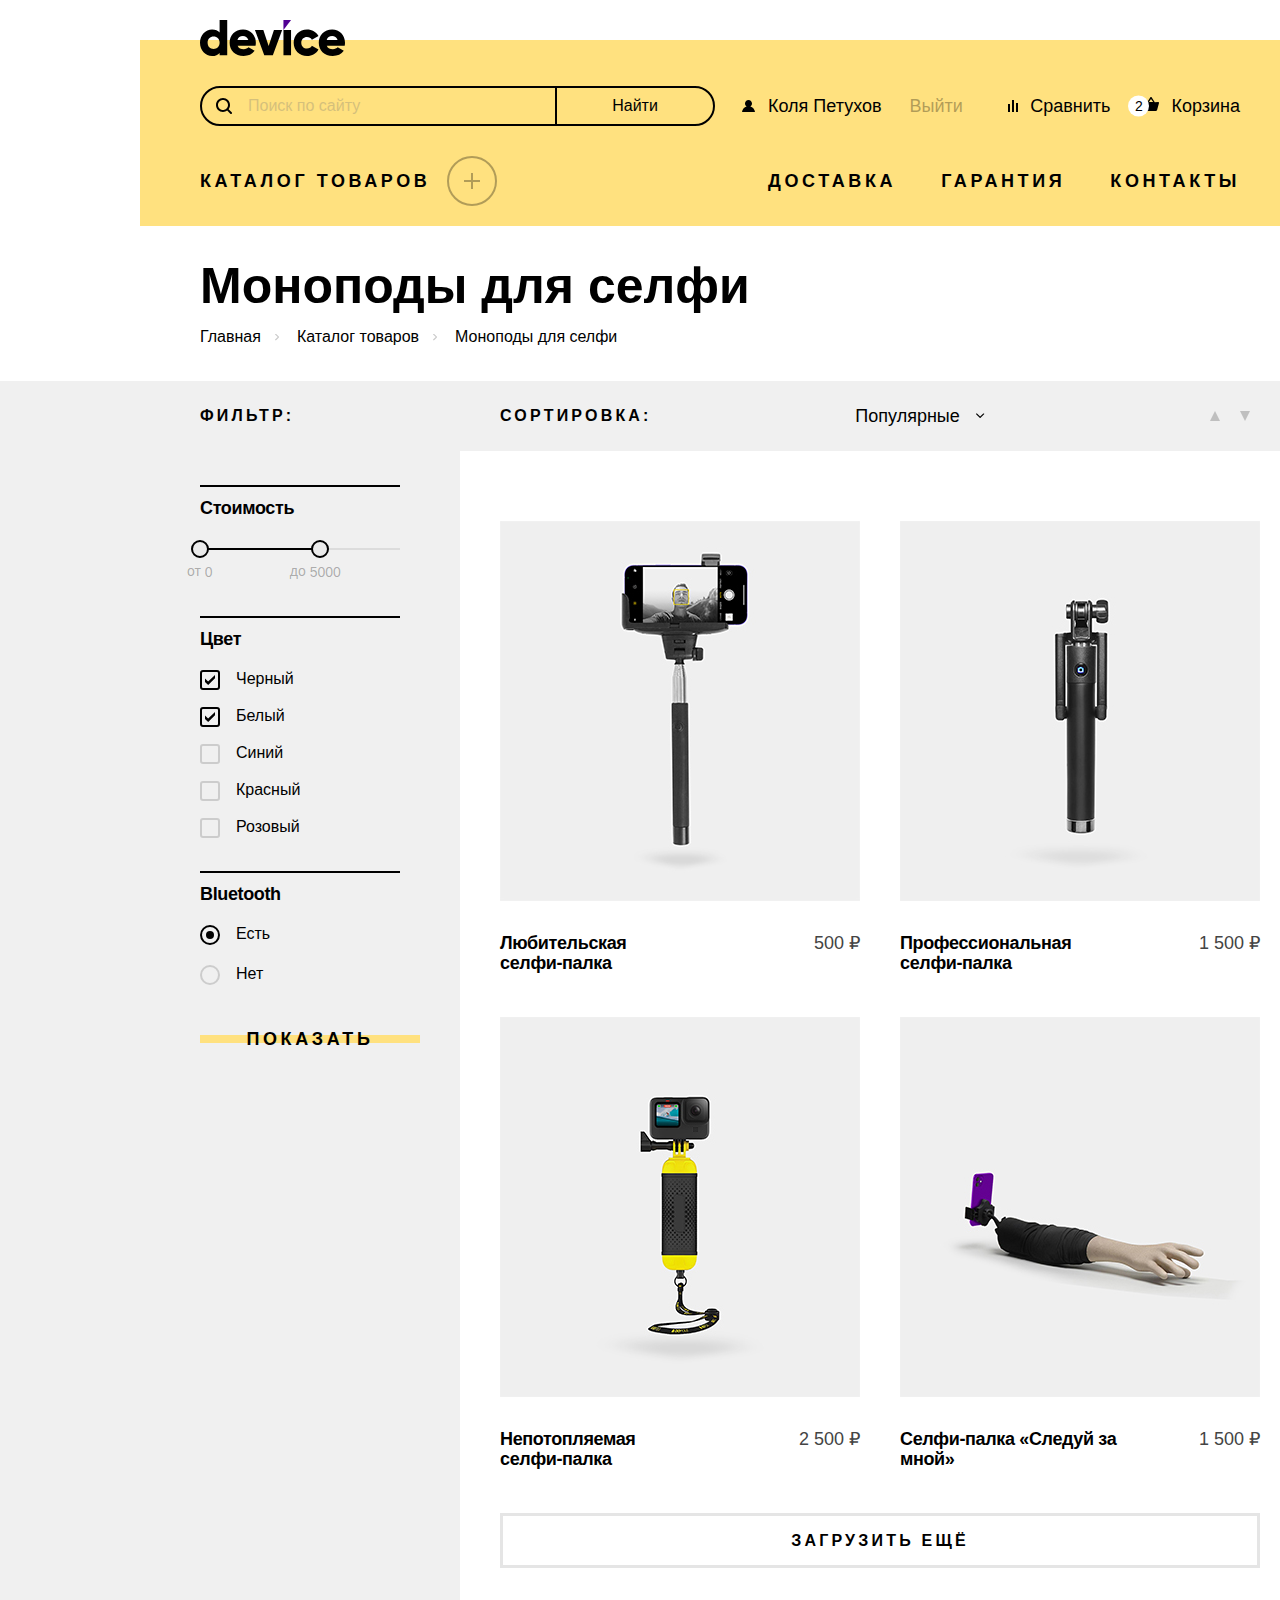
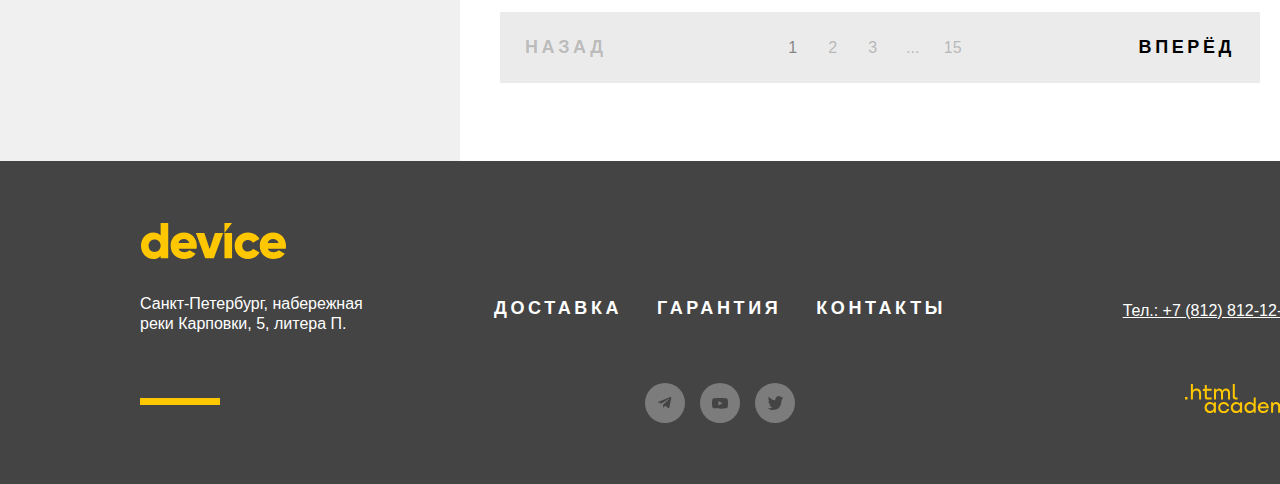
==== commit 71a95dc3: "Merge pull request #3 from Tanya-Sille/master" ====
--- a/catalog.html
+++ b/catalog.html
@@ -132,10 +132,10 @@
               <div class="range">
                 <div class="range-scale">
                   <div class="range-bar">
-                    <button class="range-toggle toggle-min">
+                    <button class="range-toggle toggle-min" type="button">
                       <span class="visually-hidden">Изменить минимальную цену.</span>
                       </button>
-                    <button class="range-toggle toggle-max">
+                    <button class="range-toggle toggle-max" type="button">
                       <span class="visually-hidden">Изменить максимальную цену.</span>
                     </button>
                   </div>
@@ -233,7 +233,7 @@
                 <!-- Для отображения отображения метки NEW добавляется класс new-label к ссылке-->
                 <li class="product-card">
                   <a class="product-card-link general-focus" href="#">
-                    <img class="product-card-image" src="images/product-catalog/simple-selfie-stick.png" alt="Любительская селфи-палка." width="360" height="380">
+                    <img class="product-card-image" src="images/product-catalog/simple-selfie-stick.jpg" alt="Любительская селфи-палка." width="360" height="380">
                     <span class="product-card-details link-spacing-font">Подробнее</span>
                     <h3 class="product-card-title">Любительская<br>селфи-палка</h3>
                     <span class="product-card-price">500 ₽</span>
@@ -241,7 +241,7 @@
                 </li>
                 <li class="product-card">
                   <a class="product-card-link general-focus" href="#">
-                    <img class="product-card-image" src="images/product-catalog/profi-selfie-stick.png" alt="Профессиональная селфи-палка." width="360" height="380">
+                    <img class="product-card-image" src="images/product-catalog/profi-selfie-stick.jpg" alt="Профессиональная селфи-палка." width="360" height="380">
                     <span class="product-card-details link-spacing-font">Подробнее</span>
                     <h3 class="product-card-title">Профессиональная селфи-палка</h3>
                     <span class="product-card-price">1 500 ₽</span>
@@ -249,7 +249,7 @@
                 </li>
                 <li class="product-card">
                   <a class="product-card-link general-focus" href="#">
-                    <img class="product-card-image" src="images/product-catalog/underwater-selfie-stick.png" alt="Непотопляемая селфи-палка." width="360" height="380">
+                    <img class="product-card-image" src="images/product-catalog/underwater-selfie-stick.jpg" alt="Непотопляемая селфи-палка." width="360" height="380">
                     <span class="product-card-details link-spacing-font">Подробнее</span>
                     <h3 class="product-card-title">Непотопляемая<br>селфи-палка</h3>
                     <span class="product-card-price">2 500 ₽</span>
@@ -257,7 +257,7 @@
                 </li>
                 <li class="product-card">
                   <a class="product-card-link general-focus" href="#">
-                    <img class="product-card-image" src="images/product-catalog/followme-selfie-stick.png" alt="Селфи-палка «Следуй за мной»." width="360" height="380">
+                    <img class="product-card-image" src="images/product-catalog/followme-selfie-stick.jpg" alt="Селфи-палка «Следуй за мной»." width="360" height="380">
                     <span class="product-card-details link-spacing-font">Подробнее</span>
                     <h3 class="product-card-title">Селфи-палка «Следуй за мной»</h3>
                     <span class="product-card-price">1 500 ₽</span>
@@ -343,7 +343,7 @@
     <!-- Для отображения модального окна необходимо удалить класс modal-container-close -->
     <div class="modal-container modal-container-close">
       <div class="modal-delivery">
-        <button class="modal-close-button general-hover">
+        <button class="modal-close-button general-hover" type="button">
           <span class="visually-hidden">Закрыть</span>
         </button>
         <form class="delivery-form" action="https://echo.htmlacademy.ru/" method="get">
--- a/styles/styles.css
+++ b/styles/styles.css
@@ -1548,7 +1548,7 @@
 }
 
 .range-toggle:hover {
-  opacity: 0.5;
+  border: 2px solid rgba(0, 0, 0, 0.5);
 }
 
 .range-toggle:active {
@@ -2367,15 +2367,17 @@
 .field-name {
   background-image: url("../images/logo/form-name-icon.svg");
   background-repeat: no-repeat;
+  background-position: 326px center;
+  background-size: 13px 12px;
+  padding-right: 50px;
+}
+
+.field-email {
+  background-image: url("../images/logo/message.svg");
+  background-repeat: no-repeat;
   background-position: 325px center;
   background-size: 15px 12px;
-}
-
-.field-email {
-  background-image: url("../images/logo/message.svg");
-  background-repeat: no-repeat;
-  background-position: 325px center;
-  background-size: 15px 12px;
+  padding-right: 50px;
 }
 
 .email-error .field-email {
@@ -2457,6 +2459,7 @@
   width: 180px;
   height: 60px;
   text-align: center;
+  padding: 20px 60px;
 }
 
 .quantity-minus,
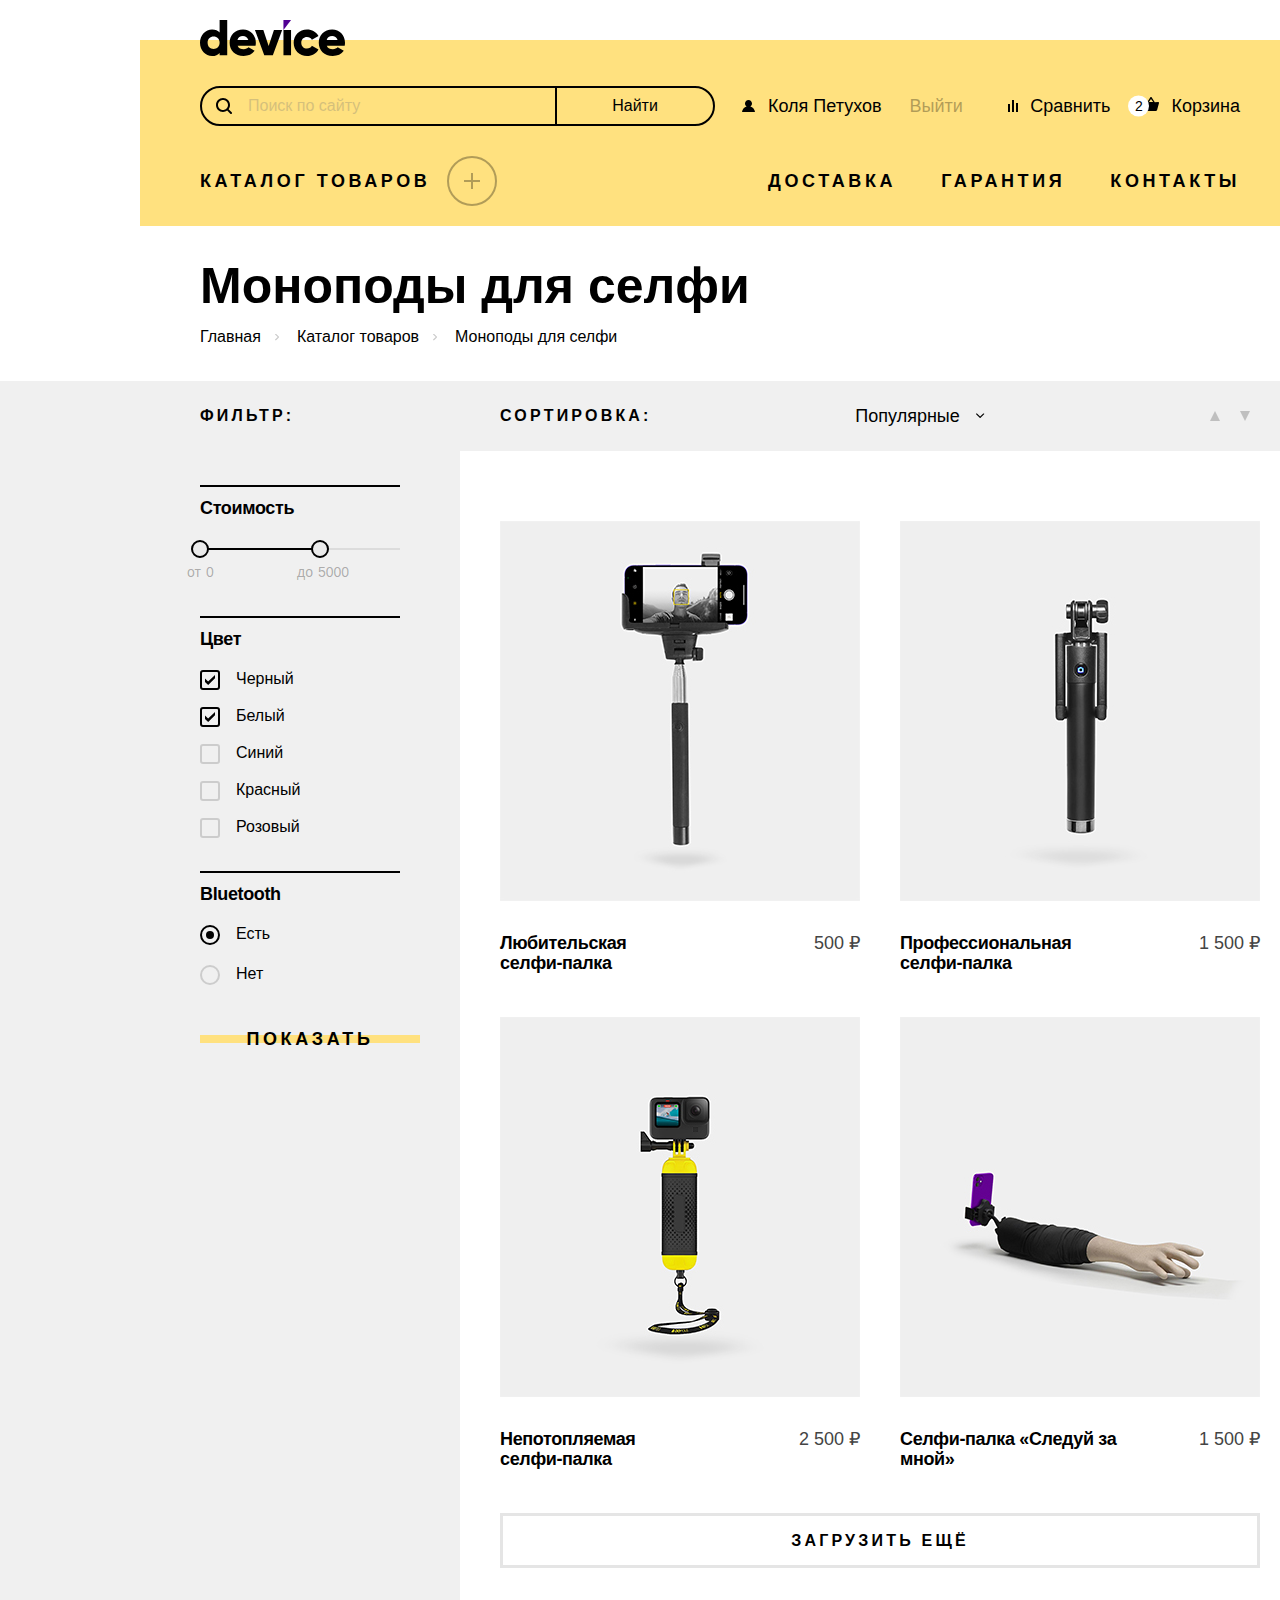
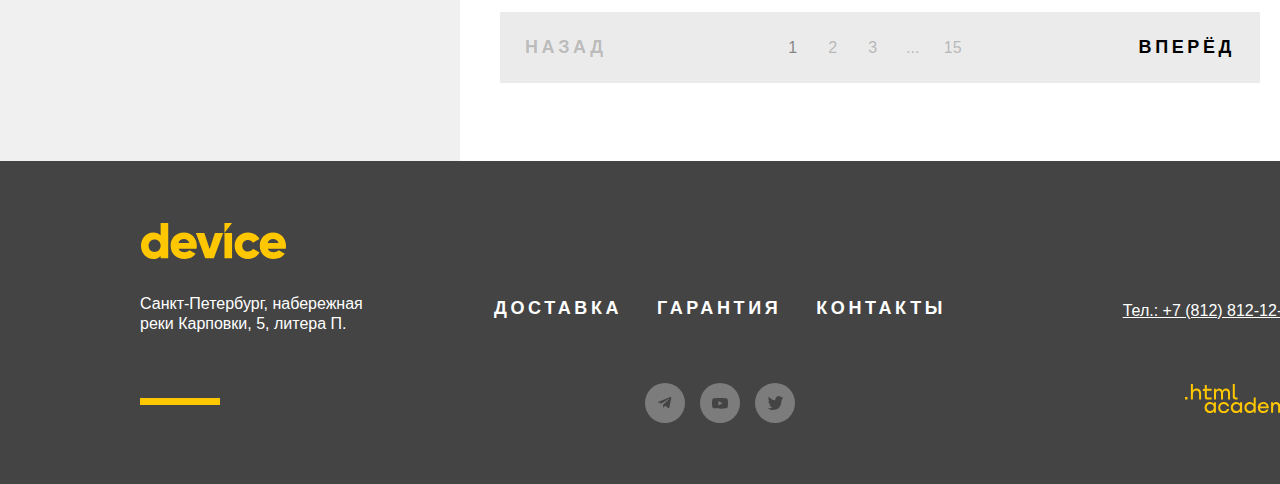
==== commit 10e99e03: "корректирует ренжер цен и пагинацию" ====
--- a/catalog.html
+++ b/catalog.html
@@ -142,10 +142,10 @@
                 </div>
                 <div class="range-wrapper-inputs">
                   <label class="catalog-filter-label">
-                    от&nbsp;<input class="range-input" type="number" value="0" name="min-price">
+                    от <input class="range-input" type="number" value="0" name="min-price">
                   </label>
                   <label class="catalog-filter-label">
-                    до&nbsp;<input class="range-input" type="number" value="5000" name="max-price">
+                    до <input class="range-input" type="number" value="5000" name="max-price">
                   </label>
                 </div>
               </div>
--- a/styles/styles.css
+++ b/styles/styles.css
@@ -1584,13 +1584,14 @@
 
 .range-wrapper-inputs {
   display: grid;
-  grid-template-columns: auto 1fr;
-  grid-gap: 15px;
+  grid-template-columns: 100px 123px;
+  grid-gap: 10px;
   margin-left: -13px;
 }
 
 .catalog-filter-label {
   display: flex;
+  align-items: center;
   font-family: inherit;
   font-size: 14px;
   line-height: 18px;
@@ -1603,9 +1604,10 @@
 }
 
 .range-input {
-  padding: 0;
-  margin: 0;
-  width: 70px;
+  padding: 0 0 0 5px;
+  margin: 0;
+  min-width: 40px;
+  max-width: 70px;
   font-family: inherit;
   font-size: 14px;
   line-height: 20px;
@@ -2009,7 +2011,7 @@
 
 .pagination-item {
   min-width: 40px;
-  max-width: 60px;
+  max-width: 100px;
   text-align: center;
 }
 
